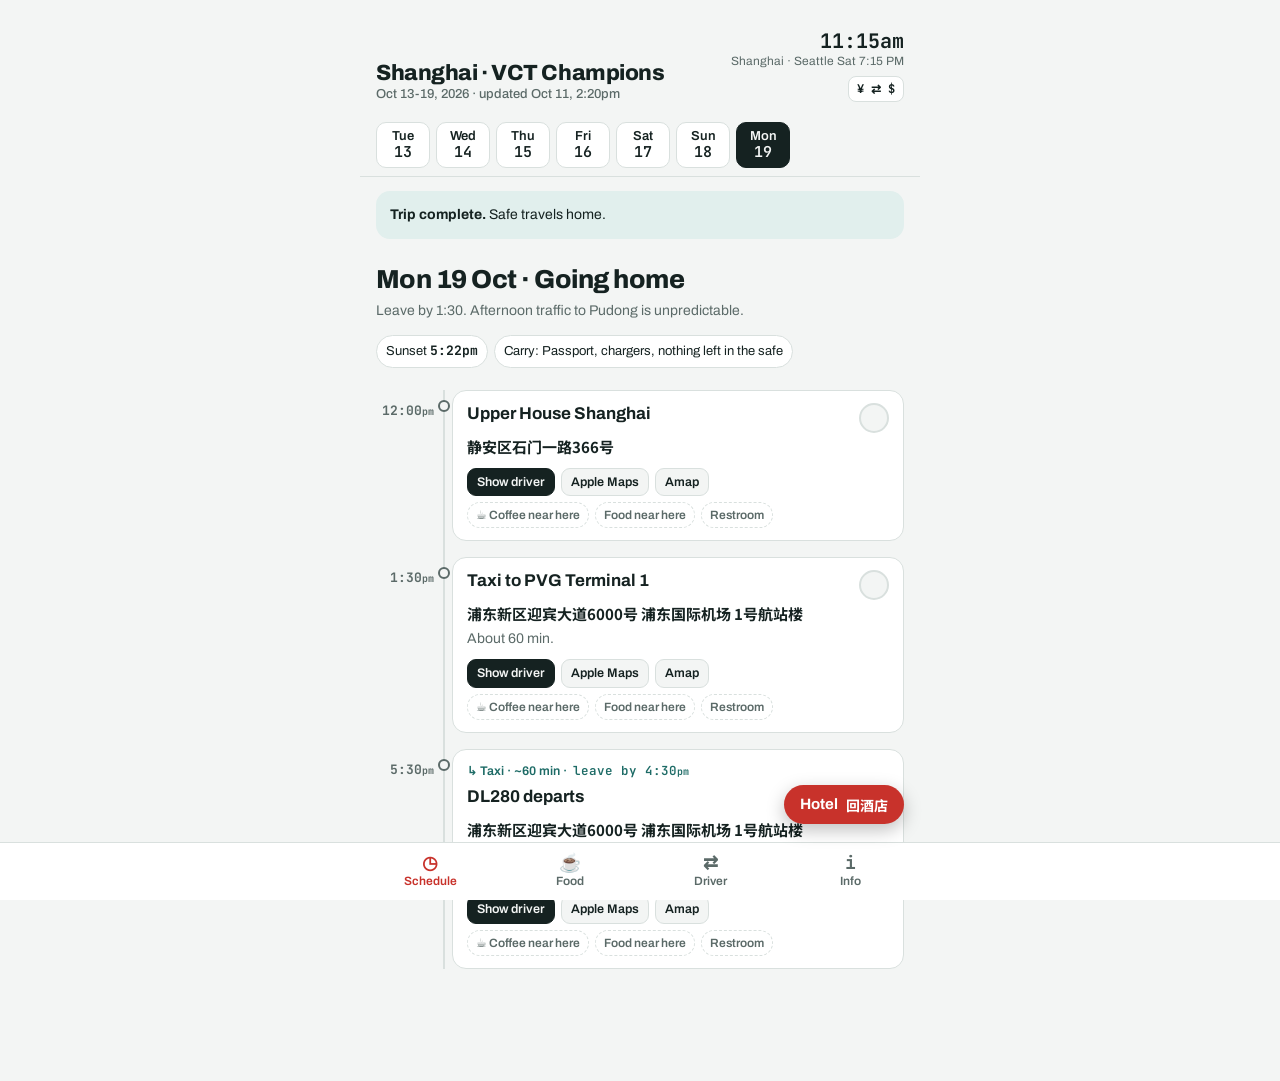
==== shanghai-2026/index.html @ 8766305c "Trip site engine, template, playbook, and Shanghai 2026 reference trip Co-Authored-By: Claude Opus 5" ====
<!doctype html>
<html lang="en">
<head>
<meta charset="utf-8">
<meta http-equiv="Cache-Control" content="no-cache, no-store, must-revalidate">
<meta name="viewport" content="width=device-width,initial-scale=1,viewport-fit=cover">
<meta name="robots" content="noindex,nofollow">
<meta name="apple-mobile-web-app-capable" content="yes">
<meta name="apple-mobile-web-app-title" content="Shanghai Trip">
<title>Shanghai Champions Trip</title>
<link rel="stylesheet" href="https://fonts.googleapis.com/css2?family=Archivo:wght@400;500;600;700;800&family=JetBrains+Mono:wght@500;700&family=Noto+Sans+SC:wght@500;700&display=swap">
<link rel="stylesheet" href="../engine/app.css?v=20261011">
</head>
<body>
<div id="app"></div>
<script src="trip.js?v=20261011"></script>
<script src="../engine/app.js?v=20261011"></script>
</body>
</html>
---- engine/app.css ----
/* Trip site engine styles. Layout: one narrow column, sticky day strip, "now/next" card on top, stops as a timeline. Lantern red + river teal. */
:root{
  --bg:#f3f5f4; --surface:#ffffff; --fg:#152221; --muted:#5b6a68; --line:#d9e0de;
  --accent:#c8322b; --accent-soft:#fbe7e5; --river:#1d6b66; --river-soft:#e1efed; --done:#9aa6a4;
  --display:"Archivo",system-ui,-apple-system,"Segoe UI",sans-serif;
  --body:"Archivo",system-ui,-apple-system,"Segoe UI",sans-serif;
  --mono:"JetBrains Mono",ui-monospace,Menlo,monospace;
  --zh:"Noto Sans SC","PingFang SC","Hiragino Sans GB","Microsoft YaHei",sans-serif;
}
@media (prefers-color-scheme: dark){:root:not([data-theme="light"]){
  --bg:#0d1514; --surface:#15201f; --fg:#e6eeec; --muted:#9aaba8; --line:#263533;
  --accent:#ff6a5c; --accent-soft:#3a1d1a; --river:#5cc0b5; --river-soft:#14302d; --done:#5d6b69; color-scheme:dark}}
:root[data-theme="dark"]{
  --bg:#0d1514; --surface:#15201f; --fg:#e6eeec; --muted:#9aaba8; --line:#263533;
  --accent:#ff6a5c; --accent-soft:#3a1d1a; --river:#5cc0b5; --river-soft:#14302d; --done:#5d6b69; color-scheme:dark}
*{box-sizing:border-box}
[hidden]{display:none!important}
body{background:var(--bg);color:var(--fg);font-family:var(--body);font-size:16px;line-height:1.45;-webkit-font-smoothing:antialiased}
.wrap{max-width:560px;margin:0 auto;padding-inline:16px;padding-block:12px 96px}
a{color:var(--river)}
.zh{font-family:var(--zh);font-weight:700}
.mono{font-family:var(--mono);font-variant-numeric:tabular-nums}

header.top{display:flex;justify-content:space-between;align-items:flex-end;gap:12px;padding-block:8px 12px}
.brand{font-family:var(--display);font-weight:800;font-size:22px;letter-spacing:-.02em;line-height:1.05;text-wrap:balance}
.brand small{display:block;font-weight:500;font-size:13px;color:var(--muted);letter-spacing:0;margin-top:3px}
.clock{text-align:right;font-size:12px;color:var(--muted);line-height:1.3}
.clock b{display:block;font-family:var(--mono);font-size:20px;color:var(--fg)}

nav.days{position:sticky;top:env(safe-area-inset-top,0px);z-index:5;background:var(--bg);display:flex;gap:6px;overflow-x:auto;padding-block:8px;margin-inline:-16px;padding-inline:16px;scrollbar-width:none;border-bottom:1px solid var(--line)}
nav.days::-webkit-scrollbar{display:none}
.daybtn{flex:0 0 auto;border:1px solid var(--line);background:var(--surface);color:var(--fg);border-radius:10px;padding:6px 10px;font:600 13px/1.15 var(--body);text-align:center;cursor:pointer;min-width:54px}
.daybtn span{display:block;font-family:var(--mono);font-size:15px}
.daybtn[aria-current="true"]{background:var(--fg);color:var(--bg);border-color:var(--fg)}
.daybtn.today{box-shadow:inset 0 -3px 0 var(--accent)}
.daybtn.extra{color:var(--river)}
.daybtn:focus-visible,button:focus-visible,a:focus-visible{outline:3px solid var(--accent);outline-offset:2px}

.banner{margin-top:14px;border-radius:14px;padding:14px;background:var(--river-soft);color:var(--fg);font-size:14px}
.banner b{font-family:var(--display)}

.now{margin-top:14px;border-radius:16px;background:var(--surface);border:1px solid var(--line);overflow:hidden}
.now .row{padding:12px 14px;display:grid;grid-template-columns:64px 1fr;gap:10px;align-items:start}
.now .row+.row{border-top:1px solid var(--line)}
.tag{font:700 11px/1 var(--body);text-transform:uppercase;letter-spacing:.08em;padding-top:4px}
.tag.n{color:var(--accent)} .tag.x{color:var(--river)}
.now .title{font-weight:700;font-size:17px}
.now .meta{font-size:13px;color:var(--muted)}

h2.dayhead{font-family:var(--display);font-weight:800;font-size:26px;letter-spacing:-.02em;margin:22px 0 2px;text-wrap:balance}
.daysub{color:var(--muted);font-size:14px;margin:0 0 14px;max-width:62ch}

ol.stops{list-style:none;margin:0;padding:0;position:relative}
ol.stops::before{content:"";position:absolute;left:67px;top:8px;bottom:8px;width:2px;background:var(--line)}
li.stop{display:grid;grid-template-columns:58px 1fr;gap:18px;padding-block:8px;position:relative}
li.stop .t{font-family:var(--mono);font-size:13px;font-weight:700;padding-top:12px;text-align:right;color:var(--muted)}
li.stop .dot{position:absolute;left:62px;top:18px;width:12px;height:12px;border-radius:50%;background:var(--bg);border:2px solid var(--muted)}
li.stop.current .dot{background:var(--accent);border-color:var(--accent);box-shadow:0 0 0 4px var(--accent-soft)}
li.stop.current .t{color:var(--accent)}
li.stop.isdone .dot{background:var(--done);border-color:var(--done)}
.card{background:var(--surface);border:1px solid var(--line);border-radius:14px;padding:12px 14px;min-width:0}
li.stop.current .card{border-color:var(--accent)}
li.stop.isdone .card{opacity:.6}
.card .name{font-weight:700;font-size:17px;line-height:1.25}
.card .zh{display:block;font-size:15px;margin-top:3px;word-break:break-all}
.card .note{font-size:14px;color:var(--muted);margin-top:4px}
.badge{display:inline-block;font:700 10px/1 var(--body);text-transform:uppercase;letter-spacing:.08em;padding:4px 6px;border-radius:6px;margin-left:6px;vertical-align:2px}
.badge.val{background:var(--accent-soft);color:var(--accent)}
.badge.food{background:var(--river-soft);color:var(--river)}
.actions{display:flex;flex-wrap:wrap;gap:6px;margin-top:10px}
.actions a,.actions button{font:600 12.5px/1 var(--body);padding:7px 9px;border-radius:9px;border:1px solid var(--line);background:var(--bg);color:var(--fg);text-decoration:none;cursor:pointer}
.actions .drv{background:var(--fg);color:var(--bg);border-color:var(--fg)}
.head{display:flex;justify-content:space-between;gap:10px;align-items:flex-start}
.chk{flex:0 0 auto;width:30px;height:30px;border-radius:50%;border:2px solid var(--line);background:var(--bg);color:transparent;font:700 15px/1 var(--body);cursor:pointer}
.chk[aria-pressed="true"]{background:var(--river);border-color:var(--river);color:var(--surface)}

details.lunch{margin-top:18px;background:var(--surface);border:1px solid var(--line);border-radius:14px}
details.lunch summary{cursor:pointer;padding:12px 14px;font-weight:700;list-style:none;display:flex;justify-content:space-between}
details.lunch summary::after{content:"+";font-family:var(--mono);color:var(--muted)}
details.lunch[open] summary::after{content:"–"}
.opt{padding:10px 14px;border-top:1px solid var(--line)}
.opt .name{font-weight:700}
.opt .note{font-size:14px;color:var(--muted)}

section.page{display:none} section.page.on{display:block}
h3.sec{font-family:var(--display);font-weight:800;font-size:20px;margin:24px 0 8px}
.kv{display:grid;grid-template-columns:96px 1fr;gap:6px 12px;font-size:14px;background:var(--surface);border:1px solid var(--line);border-radius:14px;padding:12px 14px}
.kv dt{color:var(--muted);font-weight:600}
.kv dd{margin:0;min-width:0}
.list{background:var(--surface);border:1px solid var(--line);border-radius:14px}
.list .opt:first-child{border-top:0}
.phr{display:grid;grid-template-columns:auto 1fr;gap:4px 14px;font-size:15px;background:var(--surface);border:1px solid var(--line);border-radius:14px;padding:12px 14px}
.phr .zh{font-size:17px}
.phr .say{color:var(--muted);font-size:13px}
ul.tips{padding-left:18px;margin:0;font-size:15px}
ul.tips li{margin-bottom:6px}

.tabs{position:fixed;left:0;right:0;bottom:0;z-index:10;background:var(--surface);border-top:1px solid var(--line);display:flex;justify-content:center;padding-bottom:env(safe-area-inset-bottom,0px)}
.tabs .in{display:flex;max-width:560px;width:100%}
.tabs button{flex:1;border:0;background:none;color:var(--muted);font:600 12px/1.1 var(--body);padding:10px 4px 12px;cursor:pointer}
.tabs button b{display:block;font-size:18px;font-family:var(--mono);margin-bottom:2px}
.tabs button[aria-current="true"]{color:var(--accent)}

.driver{position:fixed;inset:0;z-index:20;background:var(--surface);display:flex;flex-direction:column;justify-content:center;align-items:center;padding:24px;padding-top:calc(24px + env(safe-area-inset-top,0px));text-align:center;gap:18px}
.driver .ask{font-family:var(--zh);font-size:22px;color:var(--muted)}
.driver .big{font-family:var(--zh);font-weight:700;font-size:clamp(30px,9vw,46px);line-height:1.3;word-break:break-all;color:var(--fg)}
.driver .en{color:var(--muted);font-size:15px}
.driver .row{display:flex;gap:8px;flex-wrap:wrap;justify-content:center}
.driver button{font:600 15px var(--body);padding:12px 18px;border-radius:12px;border:1px solid var(--line);background:var(--bg);color:var(--fg);cursor:pointer}
.toast{position:fixed;left:50%;bottom:90px;transform:translateX(-50%);background:var(--fg);color:var(--bg);padding:10px 14px;border-radius:10px;font-size:14px;z-index:30;width:max-content;max-width:calc(100vw - 48px);text-align:center;line-height:1.35}
@media (prefers-reduced-motion:no-preference){.daybtn,.actions a,.actions button{transition:background .15s,color .15s}}

/* v2 additions */
.hdr-right{display:flex;flex-direction:column;align-items:flex-end;gap:6px}
.fxbtn{font:700 12px/1 var(--mono);padding:6px 8px;border-radius:8px;border:1px solid var(--line);background:var(--surface);color:var(--fg);cursor:pointer}
.fx{margin-top:10px;background:var(--surface);border:1px solid var(--line);border-radius:14px;padding:12px 14px;display:grid;grid-template-columns:1fr 1fr;gap:10px;align-items:end}
.fx label{font-size:12px;color:var(--muted);font-weight:600;display:flex;flex-direction:column;gap:4px}
.fx input{font:700 20px var(--mono);padding:8px 10px;border-radius:10px;border:1px solid var(--line);background:var(--bg);color:var(--fg);width:100%;min-width:0}
.fx .rate{grid-column:1/-1;display:flex;align-items:center;gap:8px;font-size:12px;color:var(--muted)}
.fx .rate input{font-size:14px;width:84px;padding:6px 8px}
.brief{display:flex;flex-wrap:wrap;gap:6px;margin:0 0 14px}
.chip{font-size:13px;padding:6px 9px;border-radius:999px;background:var(--surface);border:1px solid var(--line);color:var(--fg)}
.chip b{font-family:var(--mono);font-weight:700}
.match{display:flex;align-items:center;gap:8px;margin:0 0 14px;font-size:14px;background:var(--accent-soft);border-radius:12px;padding:10px 12px;flex-wrap:wrap}
.match input{font:700 16px var(--mono);padding:6px 8px;border-radius:8px;border:1px solid var(--line);background:var(--surface);color:var(--fg)}
.late{display:flex;gap:6px;flex-wrap:wrap;align-items:center;padding:10px 14px;border-top:1px solid var(--line);font-size:13px;color:var(--muted)}
.late button{font:700 12px/1 var(--mono);padding:7px 9px;border-radius:8px;border:1px solid var(--line);background:var(--bg);color:var(--fg);cursor:pointer}
.late button[aria-pressed="true"]{background:var(--accent);border-color:var(--accent);color:var(--surface)}
.warn{margin-top:14px;border-radius:14px;padding:12px 14px;background:var(--accent-soft);color:var(--fg);font-size:14px;border:1px solid var(--accent)}
.warn b{color:var(--accent)}
.go{display:flex;flex-wrap:wrap;gap:2px 6px;align-items:baseline;font-size:12.5px;color:var(--river);font-weight:600;margin:0 0 6px}
.go .lb{font-family:var(--mono);white-space:nowrap}
li.stop.atrisk .card{border-style:dashed;border-color:var(--accent)}
li.stop.atrisk .name::after{content:"won't fit";font:700 10px/1 var(--body);text-transform:uppercase;letter-spacing:.08em;color:var(--accent);margin-left:8px}
.shift{font-size:10px;color:var(--accent);display:block;font-family:var(--mono)}
.near{display:flex;gap:6px;margin-top:6px;flex-wrap:wrap}
.near a{font:600 12px/1 var(--body);padding:6px 8px;border-radius:999px;border:1px dashed var(--line);color:var(--muted);text-decoration:none}
.fab{position:fixed;right:16px;bottom:calc(76px + env(safe-area-inset-bottom,0px));z-index:11;display:flex;align-items:center;gap:8px;border:0;border-radius:999px;padding:12px 16px;background:var(--accent);color:var(--surface);font:700 15px/1 var(--body);box-shadow:0 6px 18px rgba(0,0,0,.25);cursor:pointer}
.fab .zh{font-size:14px}
@media (min-width:600px){.fab{right:calc(50% - 280px + 16px)}}
.driver .tip{font-size:13px;color:var(--muted);max-width:36ch}
.sos{display:grid;grid-template-columns:repeat(3,1fr);gap:8px;margin:0 0 10px}
.sos a{display:flex;flex-direction:column;align-items:center;gap:2px;padding:12px 6px;border-radius:14px;background:var(--accent);color:#fff;text-decoration:none;font:600 12px/1.2 var(--body)}
.sos a b{font:800 24px/1 var(--mono)}

/* engine additions */
.badge.tag{background:var(--accent-soft);color:var(--accent)}
.rate span{flex:1}
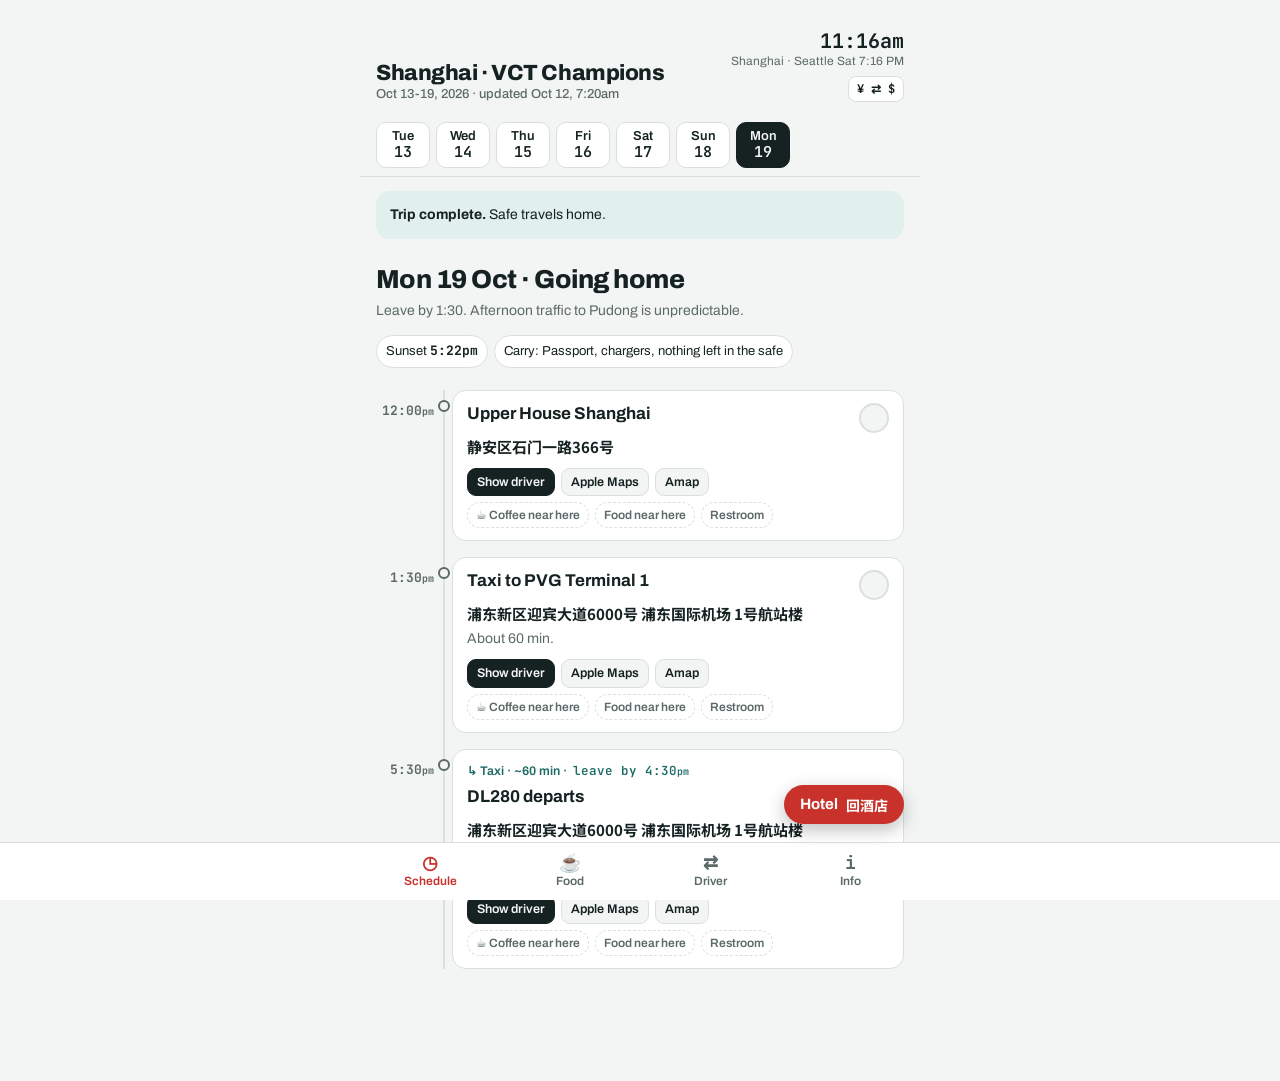
==== commit 3805fb06: "Engine: More info expanders (stop.more); Shanghai reference gets must-see blurbs Co-Authored-By: Cla" ====
--- a/shanghai-2026/index.html
+++ b/shanghai-2026/index.html
@@ -9,11 +9,11 @@
 <meta name="apple-mobile-web-app-title" content="Shanghai Trip">
 <title>Shanghai Champions Trip</title>
 <link rel="stylesheet" href="https://fonts.googleapis.com/css2?family=Archivo:wght@400;500;600;700;800&family=JetBrains+Mono:wght@500;700&family=Noto+Sans+SC:wght@500;700&display=swap">
-<link rel="stylesheet" href="../engine/app.css?v=20261011">
+<link rel="stylesheet" href="../engine/app.css?v=20261012">
 </head>
 <body>
 <div id="app"></div>
-<script src="trip.js?v=20261011"></script>
-<script src="../engine/app.js?v=20261011"></script>
+<script src="trip.js?v=20261012"></script>
+<script src="../engine/app.js?v=20261012"></script>
 </body>
 </html>
--- a/engine/app.css
+++ b/engine/app.css
@@ -146,3 +146,18 @@
 /* engine additions */
 .badge.tag{background:var(--accent-soft);color:var(--accent)}
 .rate span{flex:1}
+
+/* More info expander */
+details.more{margin-top:8px;border-top:1px dashed var(--line);padding-top:6px}
+details.more summary{cursor:pointer;list-style:none;font:600 13px/1.4 var(--body);color:var(--river);padding:4px 0}
+details.more summary::-webkit-details-marker{display:none}
+details.more summary::before{content:"+ ";font-family:var(--mono)}
+details.more[open] summary::before{content:"– "}
+.mbody p{font-size:14px;line-height:1.45;margin:4px 0 8px;color:var(--fg)}
+.mlabel{font:700 10px/1 var(--body);text-transform:uppercase;letter-spacing:.08em;color:var(--muted);margin:6px 0 4px}
+.mbody ul{list-style:none;margin:0;padding:0}
+.mbody li{padding:8px 0;border-top:1px solid var(--line)}
+.mbody li b{font-size:14px}
+.mbody li .zh{display:block;font-size:14px;margin:2px 0}
+.mbody li .note{font-size:13px}
+.mbody .actions{margin-top:6px}
